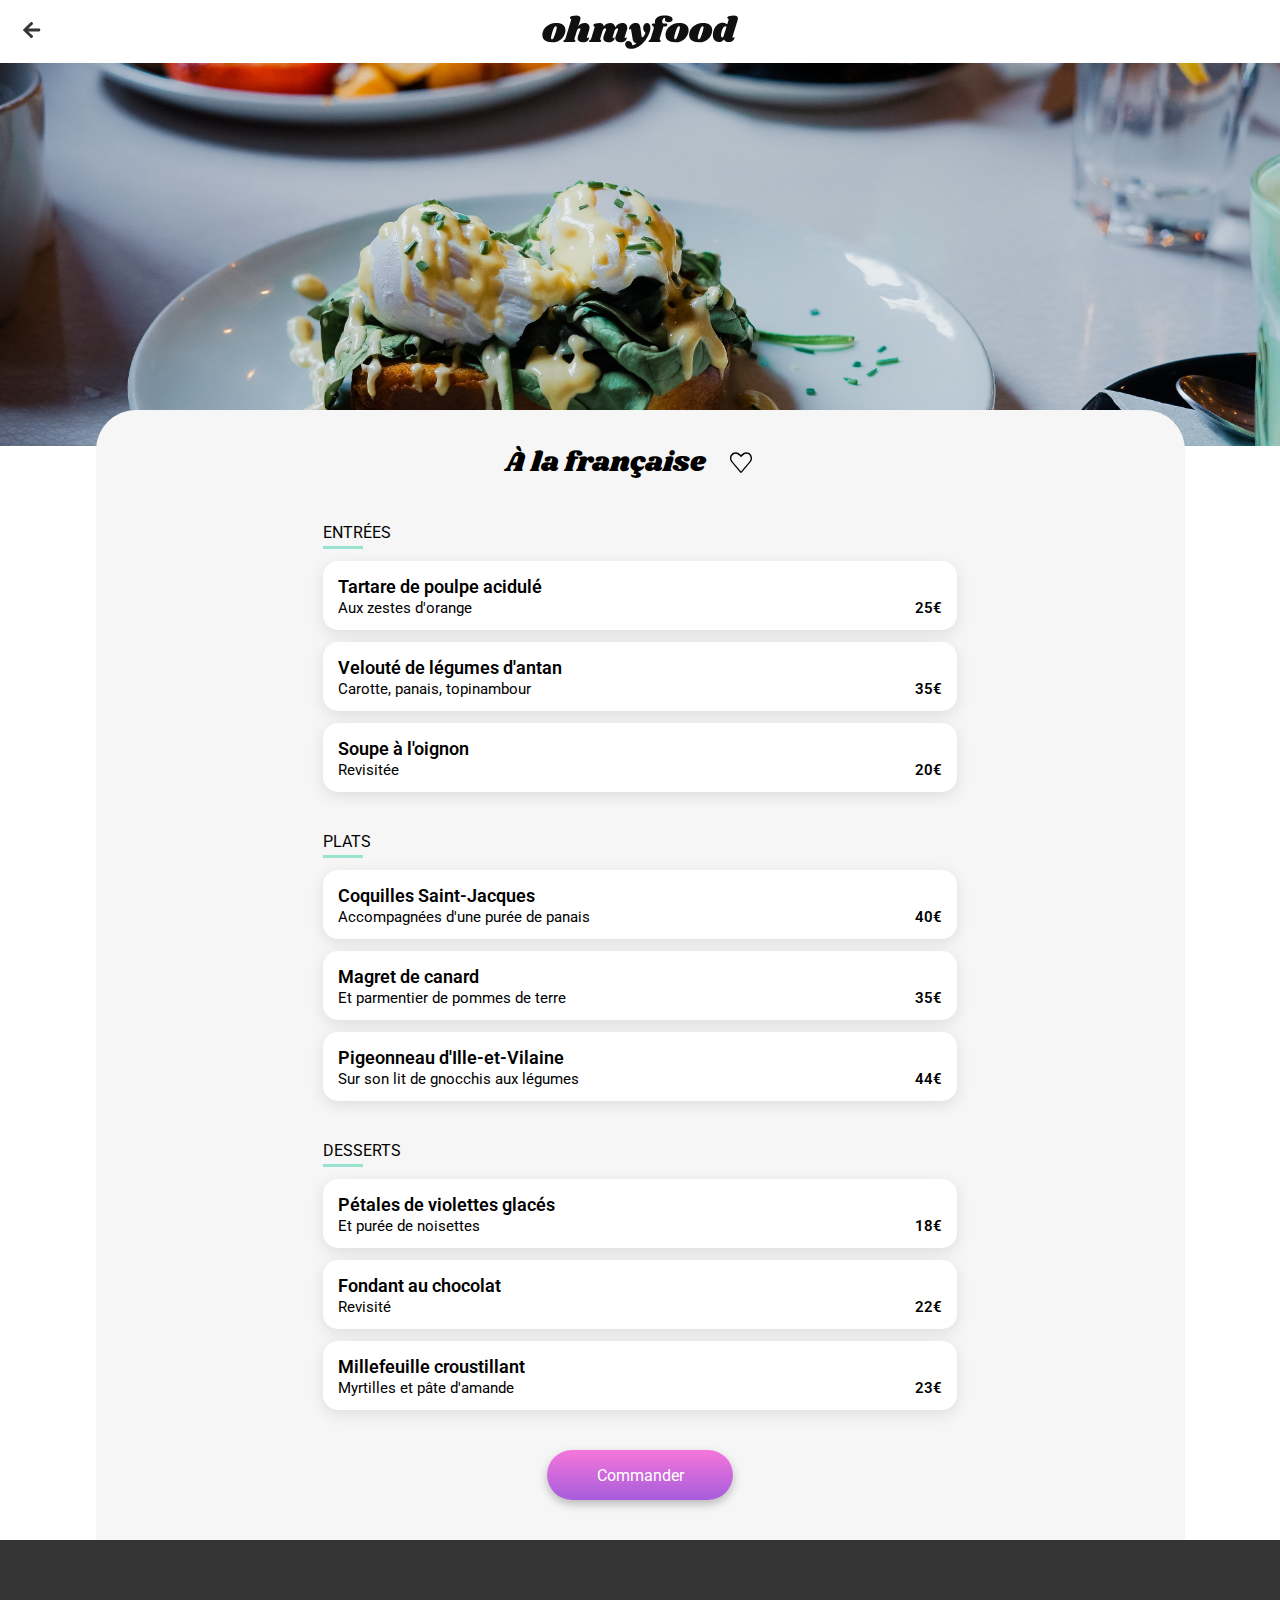
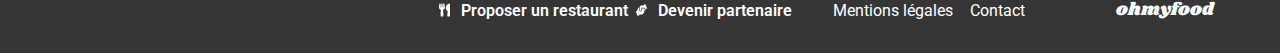
==== assets/restaurants/A_la_francaise.html @ 03e86fc2 "project done" ====
<!DOCTYPE html>
<html lang="en">

<head>
    <meta charset="UTF-8">
    <meta name="viewport" content="width=device-width, initial-scale=1.0">
    <title>Ohmyfood!</title>
    <link rel="preconnect" href="https://fonts.googleapis.com">
    <link rel="preconnect" href="https://fonts.gstatic.com" crossorigin>
    <link href="https://fonts.googleapis.com/css2?family=Roboto&display=swap" rel="stylesheet">
    <link href="https://fonts.googleapis.com/css2?family=Shrikhand&display=swap" rel="stylesheet">
    <link rel="stylesheet" href="../css/index.css">
</head>

<body>
    <header class="header">
        <a href="../index.html" class="GoBack__href">
            <img src="../images/GoBack.svg" alt="GoBack" class="GoBack__logo">
        </a>
        <img src="../images/logo/ohmyfood@2x.svg" alt="Logo" class="Logo">
    </header>
    <main>
        <img src="../images/restaurants/toa-heftiba-DQKerTsQwi0-unsplash.jpg" alt="" class="Menu__img">
        <section class="Menu__div">
            <div class="Menu__topbar">
                <h1 class="Menu__title">À la française</h1>
                <input type="checkbox" id="Like__control">
                <label for="Like__control" class="Like__btn"></label>
            </div>
            <div class="Meal__div">
                <h2 class="Meal__title">ENTRÉES</h2>
                <div class="Green__line"></div>
                    <div class="Meal__info">
                        <div class="Meal__description">
                            <span class="Meal__name">Tartare de poulpe acidulé</span>
                            <span class="Meal__ingredient">Aux zestes d'orange</span>
                        </div>
                        <span class="Meal__price">25€</span>
                        <div class="Check__div">
                            <img src="../images/Check.svg" alt="Check__logo" class="Check__logo">
                        </div>
                    </div>
                    <div class="Meal__info">
                        <div class="Meal__description">
                            <span class="Meal__name">Velouté de légumes d'antan</span>
                            <span class="Meal__ingredient">Carotte, panais, topinambour</span>
                        </div>
                        <span class="Meal__price">35€</span>
                        <div class="Check__div">
                            <img src="../images/Check.svg" alt="Check__logo" class="Check__logo">
                        </div>
                    </div>
                    <div class="Meal__info">
                        <div class="Meal__description">
                            <span class="Meal__name">Soupe à l'oignon</span>
                            <span class="Meal__ingredient">Revisitée</span>
                        </div>
                        <span class="Meal__price">20€</span>
                        <div class="Check__div">
                            <img src="../images/Check.svg" alt="Check__logo" class="Check__logo">
                        </div>
                    </div>
            </div>
            <div class="Meal__div">
                <h2 class="Meal__title">PLATS</h2>
                <div class="Green__line"></div>
                    <div class="Meal__info">
                        <div class="Meal__description">
                            <span class="Meal__name">Coquilles Saint-Jacques</span>
                            <span class="Meal__ingredient">Accompagnées d'une purée de panais</span>
                        </div>
                        <span class="Meal__price">40€</span>
                        <div class="Check__div">
                            <img src="../images/Check.svg" alt="Check__logo" class="Check__logo">
                        </div>
                    </div>
                    <div class="Meal__info">
                        <div class="Meal__description">
                            <span class="Meal__name">Magret de canard</span>
                            <span class="Meal__ingredient">Et parmentier de pommes de terre</span>
                        </div>
                        <span class="Meal__price">35€</span>
                        <div class="Check__div">
                            <img src="../images/Check.svg" alt="Check__logo" class="Check__logo">
                        </div>
                    </div>
                    <div class="Meal__info">
                        <div class="Meal__description">
                            <span class="Meal__name">Pigeonneau d'Ille-et-Vilaine</span>
                            <span class="Meal__ingredient">Sur son lit de gnocchis aux légumes</span>
                        </div>
                        <span class="Meal__price">44€</span>
                        <div class="Check__div">
                            <img src="../images/Check.svg" alt="Check__logo" class="Check__logo">
                        </div>
                    </div>
            </div>
            <div class="Meal__div">
                <h2 class="Meal__title">DESSERTS</h2>
                <div class="Green__line"></div>
                    <div class="Meal__info">
                        <div class="Meal__description">
                            <span class="Meal__name">Pétales de violettes glacés</span>
                            <span class="Meal__ingredient">Et purée de noisettes</span>
                        </div>
                        <span class="Meal__price">18€</span>
                        <div class="Check__div">
                            <img src="../images/Check.svg" alt="Check__logo" class="Check__logo">
                        </div>
                    </div>
                    <div class="Meal__info">
                        <div class="Meal__description">
                            <span class="Meal__name">Fondant au chocolat</span>
                            <span class="Meal__ingredient">Revisité</span>
                        </div>
                        <span class="Meal__price">22€</span>
                        <div class="Check__div">
                            <img src="../images/Check.svg" alt="Check__logo" class="Check__logo">
                        </div>
                    </div>
                    <div class="Meal__info">
                        <div class="Meal__description">
                            <span class="Meal__name">Millefeuille croustillant</span>
                            <span class="Meal__ingredient">Myrtilles et pâte d'amande</span>
                        </div>
                        <span class="Meal__price">23€</span>
                        <div class="Check__div">
                            <img src="../images/Check.svg" alt="Check__logo" class="Check__logo">
                        </div>
                    </div>
            </div>
            <button class="order__btn">Commander</button>
        </section>
    </main>
    <footer class="footer">
        <h2 class="footer__logo">ohmyfood</h2>
        <div class="footer__info">
            <div class="footer__div">
                <img src="../images/Fork.svg" alt="" class="footer__div--logo">
                <span class="footer__text">Proposer un restaurant</span>
            </div>
            <div class="footer__div">
                <img src="../images/Shaking__hand.svg" alt="" class="footer__div--logo">
                <span class="footer__text">Devenir partenaire</span>
            </div>
            <span class="footer__text">Mentions légales</span>
            <span class="footer__text">Contact</span>
        </div>
    </footer>
</body>

</html>
---- assets/css/index.css ----
* {
  font-family: "roboto", sans-serif;
  margin: unset;
}

a {
  all: unset;
}

#Like__control, #Like__control1, #Like__control2, #Like__control3 {
  display: none;
}
#Like__control + .Like__btn, #Like__control1 + .Like__btn, #Like__control2 + .Like__btn, #Like__control3 + .Like__btn {
  width: 22px;
  height: 22px;
  background: url(../images/Like.svg);
}
#Like__control:checked + .Like__btn, #Like__control1:checked + .Like__btn, #Like__control2:checked + .Like__btn, #Like__control3:checked + .Like__btn {
  height: 21px;
  background: url(../images/Like-activated.svg);
}

.header {
  display: flex;
  justify-content: center;
  align-items: center;
  height: 63px;
  box-shadow: 0 2px 4px rgba(0, 0, 0, 0.15);
}
.header .GoBack__href {
  position: absolute;
  left: 17px;
}

.Menu__img {
  position: relative;
  width: 100%;
  height: 275px;
  -o-object-fit: cover;
     object-fit: cover;
}
@media (min-width: 1055px) {
  .Menu__img {
    height: 383px;
  }
}

.Menu__div {
  display: flex;
  flex-direction: column;
  gap: 40px;
  position: relative;
  background-color: #f6f6f6;
  padding: 32px 17px 40px 17px;
  border-radius: 40px 40px 0 0;
  margin-top: -40px;
  margin-left: auto;
  margin-right: auto;
  max-width: 1055px;
}
.Menu__div .Menu__topbar {
  display: flex;
  justify-content: space-between;
  align-items: center;
}
@media (min-width: 387px) {
  .Menu__div .Menu__topbar {
    justify-content: center;
    gap: 24px;
  }
}
.Menu__div .Menu__topbar .Menu__title {
  font-family: "Shrikhand";
  font-size: 28px;
  font-weight: 400;
}
.Menu__div .Menu__topbar .Like__btn {
  margin-right: 24px;
}
.Menu__div .Meal__div {
  display: flex;
  flex-direction: column;
  gap: 12px;
  width: 100%;
  max-width: 634px;
  margin-left: auto;
  margin-right: auto;
}
.Menu__div .Meal__div .Meal__title {
  font-size: 16px;
  font-weight: 400;
  margin-bottom: -8px;
}
.Menu__div .Meal__div .Green__line {
  width: 40px;
  height: 3px;
  background-color: #99e2d0;
}
.Menu__div .Meal__div .Meal__info {
  display: flex;
  align-items: end;
  padding: 13.5px 0 13.5px 15px;
  height: 42px;
  background-color: white;
  border-radius: 15px;
  box-shadow: 0 4px 15px rgba(0, 0, 0, 0.1);
  overflow: hidden;
}
.Menu__div .Meal__div .Meal__info:hover .Check__div {
  margin-right: 0;
}
.Menu__div .Meal__div .Meal__info:hover .Check__div .Check__logo {
  display: initial;
}
.Menu__div .Meal__div .Meal__info .Meal__description {
  display: flex;
  justify-content: space-between;
  flex-direction: column;
  margin-right: auto;
  gap: 2px;
  overflow: hidden;
}
.Menu__div .Meal__div .Meal__info .Meal__description .Meal__name {
  font-size: 18px;
  font-weight: 600;
  white-space: nowrap;
  overflow: hidden;
  text-overflow: ellipsis;
}
.Menu__div .Meal__div .Meal__info .Meal__description .Meal__ingredient {
  font-size: 15px;
  font-weight: 400;
  white-space: nowrap;
  overflow: hidden;
  text-overflow: ellipsis;
}
.Menu__div .Meal__div .Meal__info .Meal__price {
  font-size: 15px;
  font-weight: 600;
  margin-right: 15px;
  margin-left: 5px;
  justify-self: end;
}
.Menu__div .Meal__div .Meal__info .Check__div {
  position: relative;
  display: flex;
  justify-content: center;
  align-items: center;
  align-self: center;
  height: 69px;
  width: 59px;
  margin-right: -59px;
  background-color: #99e2d0;
  transition: all ease-out 250ms;
}
.Menu__div .order__btn {
  all: unset;
  align-self: center;
  border-radius: 25px;
  height: 50px;
  width: 186px;
  background: linear-gradient(#ff79da -11.44%, #9356dc 123.93%);
  box-shadow: 0px 4px 10px 0px rgba(0, 0, 0, 0.25);
  text-align: center;
  color: white;
  position: relative;
  cursor: pointer;
  transition: all ease-out 300ms;
}
.Menu__div .order__btn::before {
  position: absolute;
  top: 0;
  left: 0;
  width: 100%;
  height: 100%;
  content: "";
  z-index: 0;
  transition: all ease-out 300ms;
  background: linear-gradient(0deg, rgba(255, 255, 255, 0.15) 0%, rgba(255, 255, 255, 0.15) 100%);
  opacity: 0;
}
.Menu__div .order__btn:hover::before {
  opacity: 1;
  transition: all ease-out 300ms;
}
.Menu__div .order__btn:hover {
  box-shadow: 0px 4px 15px 0px rgba(0, 0, 0, 0.35);
  transition: all ease-out 300ms;
}

.Location__div {
  display: flex;
  justify-content: center;
  align-items: center;
  height: 50px;
  background-color: #eaeaea;
  gap: 17px;
}
.Location__div .Location__text {
  font-size: 16px;
}

.introduction__div {
  display: flex;
  flex-direction: column;
  justify-content: center;
  align-items: center;
  height: 287px;
  gap: 30px;
  background-color: #f6f6f6;
  text-align: center;
}
.introduction__div .introduction__title {
  font-weight: bold;
  font-size: 24px;
}
@media (min-width: 745px) {
  .introduction__div .introduction__title {
    font-size: 40px;
  }
}
.introduction__div .introduction__description {
  font-weight: 300;
  font-size: 18px;
}
.introduction__div .introduction__button {
  all: unset;
  height: 50px;
  width: 218px;
  border-radius: 50px;
  background: linear-gradient(#ff79da -11.44%, #9356dc 123.93%);
  box-shadow: 0px 4px 10px 0px rgba(0, 0, 0, 0.25);
  text-align: center;
  color: white;
  position: relative;
  cursor: pointer;
  transition: all ease-out 300ms;
}
.introduction__div .introduction__button::before {
  position: absolute;
  top: 0;
  left: 0;
  width: 100%;
  height: 100%;
  content: "";
  z-index: 0;
  transition: all ease-out 300ms;
  background: linear-gradient(0deg, rgba(255, 255, 255, 0.15) 0%, rgba(255, 255, 255, 0.15) 100%);
  opacity: 0;
}
.introduction__div .introduction__button:hover::before {
  opacity: 1;
  transition: all ease-out 300ms;
}
.introduction__div .introduction__button:hover {
  box-shadow: 0px 4px 15px 0px rgba(0, 0, 0, 0.35);
  transition: all ease-out 300ms;
}

.functioning__div {
  margin-left: auto;
  margin-right: auto;
  padding: 48px 20px;
}
@media (max-width: 387px) {
  .functioning__div {
    width: calc(100% - 40px);
  }
}
@media (max-width: 745px) and (min-width: 387px) {
  .functioning__div {
    width: 347px;
  }
}
@media (min-width: 746px) and (max-width: 1129px) {
  .functioning__div {
    width: 706px;
  }
}
@media (min-width: 1130px) {
  .functioning__div {
    width: 1089px;
  }
}
.functioning__div .functioning__title {
  width: -moz-fit-content;
  width: fit-content;
  margin-bottom: 26px;
}
.functioning__div .functioning__section {
  display: flex;
  justify-content: center;
  flex-flow: row wrap;
  gap: 24px;
  padding-left: 12px;
}
@media (min-width: 1130px) {
  .functioning__div .functioning__section {
    gap: 36px;
  }
}
.functioning__div .functioning__section .functioning__bar {
  display: flex;
  background-color: #f6f6f6;
  border-radius: 20px;
  box-shadow: 0 4px 15px rgba(0, 0, 0, 0.15);
  height: 72px;
  width: 100%;
  max-width: 335px;
}
.functioning__div .functioning__section .functioning__bar .functioning__content {
  display: flex;
  align-items: center;
  gap: 23px;
  position: relative;
  left: -12px;
}
.functioning__div .functioning__section .functioning__bar .functioning__content .functioning__circle {
  display: flex;
  justify-content: center;
  align-items: center;
  background-color: #9356dc;
  height: 24px;
  width: 24px;
  border-radius: 50%;
}
.functioning__div .functioning__section .functioning__bar .functioning__content .functioning__circle .functioning__number {
  font-size: 14px;
  color: white;
  font-weight: 400;
}
.functioning__div .functioning__section .functioning__bar .functioning__content .functioning__description {
  font-size: 16px;
  font-weight: 600;
}

.restaurants__div {
  background-color: #eaeaea;
  padding: 54px 20px;
  margin-left: auto;
  margin-right: auto;
}
.restaurants__div--new {
  display: flex;
  justify-content: center;
  align-items: center;
  position: absolute;
  margin-top: 15px;
  right: 20px;
  background-color: #99e2d0;
  width: 80px;
  height: 29px;
  border-radius: 2px;
}
.restaurants__div--new .restaurants__title--new {
  color: #008766;
  font-size: 14px;
}
.restaurants__div .restaurants__title,
.restaurants__div .restaurants__section {
  margin-left: auto;
  margin-right: auto;
}
@media (max-width: 530px) {
  .restaurants__div .restaurants__title,
  .restaurants__div .restaurants__section {
    width: 100%;
  }
}
@media (max-width: 1119px) and (min-width: 530px) {
  .restaurants__div .restaurants__title,
  .restaurants__div .restaurants__section {
    width: 490px;
  }
}
@media (min-width: 1119px) {
  .restaurants__div .restaurants__title,
  .restaurants__div .restaurants__section {
    width: 1080px;
  }
}
.restaurants__div .restaurants__title {
  margin-bottom: 25px;
}
.restaurants__div .restaurants__section {
  display: flex;
  flex-flow: row wrap;
  gap: 18px;
}
@media (min-width: 1120px) {
  .restaurants__div .restaurants__section {
    gap: 50px 100px;
  }
}
.restaurants__div .restaurants__section a,
.restaurants__div .restaurants__section .restaurants__card {
  width: 100%;
  max-width: 490px;
}
.restaurants__div .restaurants__section .restaurants__card {
  position: relative;
  display: flex;
  flex-direction: column;
  border-radius: 15px;
  background-color: white;
  height: 250px;
  cursor: pointer;
}
.restaurants__div .restaurants__section .restaurants__card .restaurants__img {
  width: 100%;
  height: 70%;
  -o-object-fit: cover;
     object-fit: cover;
  border-radius: 15px 15px 0 0;
}
.restaurants__div .restaurants__section .restaurants__card--info {
  display: flex;
  flex-direction: column;
  gap: 5px;
  margin-left: 13px;
}
.restaurants__div .restaurants__section .restaurants__card--title {
  font-size: 18px;
  font-weight: 600;
}
.restaurants__div .restaurants__section .restaurants__card--location {
  font-size: 17px;
  font-weight: 400;
}
.restaurants__div .restaurants__section .restaurants__card--bottom {
  display: flex;
  justify-content: space-between;
  align-items: center;
  width: 100%;
  height: 100%;
}
.restaurants__div .restaurants__section .restaurants__card--bottom .Like__btn {
  margin-right: 33px;
}

.footer {
  display: flex;
  flex-direction: column;
  gap: 16px;
  background-color: #353535;
  padding: 22px 25px 22px 25px;
  color: white;
}
@media (min-width: 864px) {
  .footer {
    flex-direction: row-reverse;
    padding: 57px 25px 30px 25px;
  }
}
.footer .footer__logo {
  font-family: "Shrikhand";
  font-size: 18px;
  font-weight: 400;
  width: 139px;
}
.footer .footer__info {
  display: flex;
  flex-direction: column;
  gap: 7px;
}
@media (min-width: 864px) {
  .footer .footer__info {
    flex-direction: row;
  }
  .footer .footer__info .footer__text {
    display: flex;
    align-items: center;
  }
}
.footer .footer__info .footer__text {
  font-size: 16px;
  font-weight: 400;
  width: 130px;
}
.footer .footer__info .footer__div {
  display: flex;
  gap: 11px;
}
.footer .footer__info .footer__div--logo {
  width: 11px;
}
.footer .footer__info .footer__div .footer__text {
  width: 168px;
  font-weight: 600;
}/*# sourceMappingURL=index.css.map */
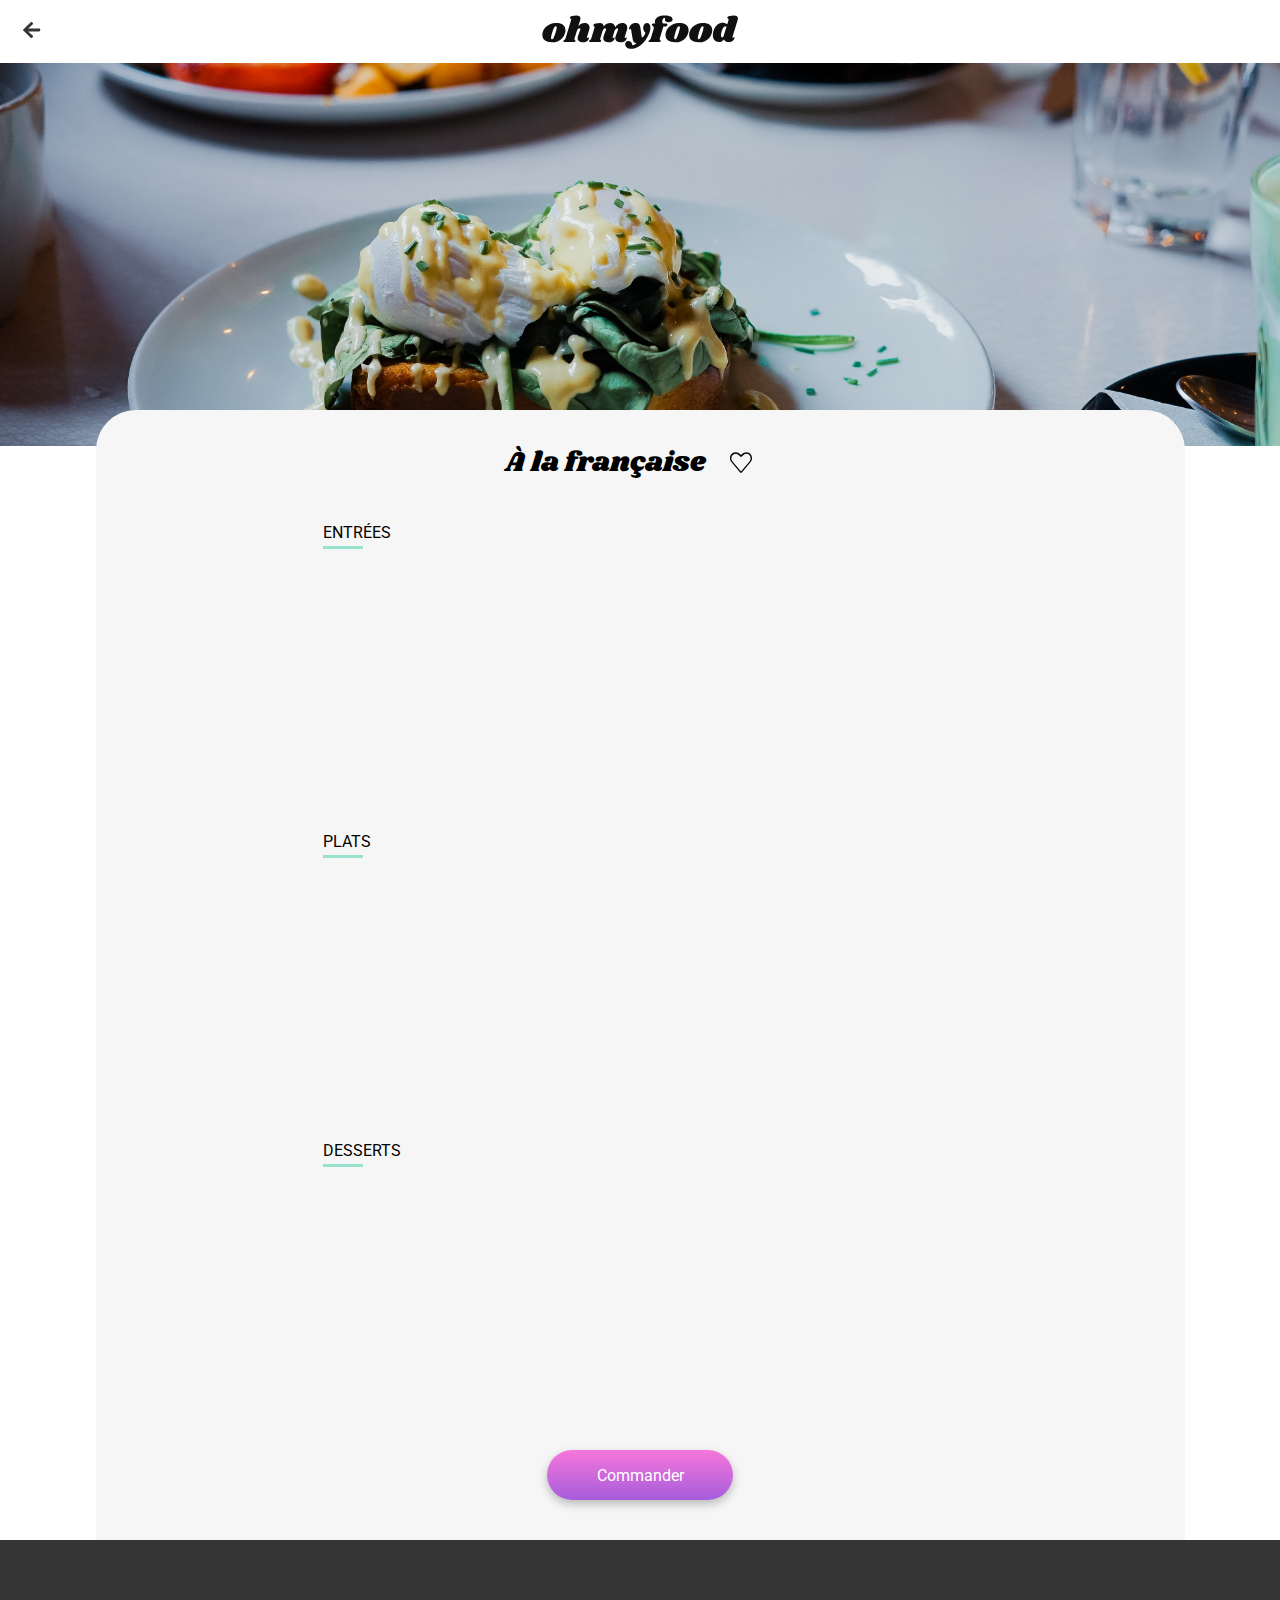
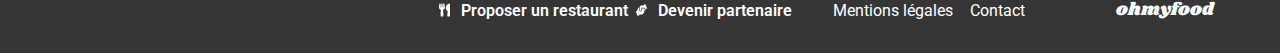
==== commit d84ea82b: "added animation for loading & menu" ====
--- a/assets/restaurants/A_la_francaise.html
+++ b/assets/restaurants/A_la_francaise.html
@@ -14,7 +14,7 @@
 
 <body>
     <header class="header">
-        <a href="../index.html" class="GoBack__href">
+        <a href="../../index.html" class="GoBack__href">
             <img src="../images/GoBack.svg" alt="GoBack" class="GoBack__logo">
         </a>
         <img src="../images/logo/ohmyfood@2x.svg" alt="Logo" class="Logo">
@@ -64,7 +64,7 @@
             <div class="Meal__div">
                 <h2 class="Meal__title">PLATS</h2>
                 <div class="Green__line"></div>
-                    <div class="Meal__info">
+                    <div class="Meal__info--2">
                         <div class="Meal__description">
                             <span class="Meal__name">Coquilles Saint-Jacques</span>
                             <span class="Meal__ingredient">Accompagnées d'une purée de panais</span>
@@ -74,7 +74,7 @@
                             <img src="../images/Check.svg" alt="Check__logo" class="Check__logo">
                         </div>
                     </div>
-                    <div class="Meal__info">
+                    <div class="Meal__info--2">
                         <div class="Meal__description">
                             <span class="Meal__name">Magret de canard</span>
                             <span class="Meal__ingredient">Et parmentier de pommes de terre</span>
@@ -84,7 +84,7 @@
                             <img src="../images/Check.svg" alt="Check__logo" class="Check__logo">
                         </div>
                     </div>
-                    <div class="Meal__info">
+                    <div class="Meal__info--2">
                         <div class="Meal__description">
                             <span class="Meal__name">Pigeonneau d'Ille-et-Vilaine</span>
                             <span class="Meal__ingredient">Sur son lit de gnocchis aux légumes</span>
@@ -98,7 +98,7 @@
             <div class="Meal__div">
                 <h2 class="Meal__title">DESSERTS</h2>
                 <div class="Green__line"></div>
-                    <div class="Meal__info">
+                    <div class="Meal__info--3">
                         <div class="Meal__description">
                             <span class="Meal__name">Pétales de violettes glacés</span>
                             <span class="Meal__ingredient">Et purée de noisettes</span>
@@ -108,7 +108,7 @@
                             <img src="../images/Check.svg" alt="Check__logo" class="Check__logo">
                         </div>
                     </div>
-                    <div class="Meal__info">
+                    <div class="Meal__info--3">
                         <div class="Meal__description">
                             <span class="Meal__name">Fondant au chocolat</span>
                             <span class="Meal__ingredient">Revisité</span>
@@ -118,7 +118,7 @@
                             <img src="../images/Check.svg" alt="Check__logo" class="Check__logo">
                         </div>
                     </div>
-                    <div class="Meal__info">
+                    <div class="Meal__info--3">
                         <div class="Meal__description">
                             <span class="Meal__name">Millefeuille croustillant</span>
                             <span class="Meal__ingredient">Myrtilles et pâte d'amande</span>
--- a/assets/css/index.css
+++ b/assets/css/index.css
@@ -7,17 +7,60 @@
   all: unset;
 }
 
-#Like__control, #Like__control1, #Like__control2, #Like__control3 {
+@keyframes fadeIn {
+  to {
+    opacity: 1;
+  }
+}
+@keyframes rotate {
+  0% {
+    transform: rotate(0deg);
+  }
+  100% {
+    transform: rotate(360deg);
+  }
+}
+@keyframes loaderFadeIn {
+  50% {
+    opacity: 1;
+  }
+  100% {
+    opacity: 0;
+    display: none;
+  }
+}
+.loader {
+  display: flex;
+  justify-content: center;
+  align-items: center;
+  position: fixed;
+  top: 0;
+  width: 100%;
+  height: 100%;
+  background-color: rgba(0, 0, 0, 0.5);
+  animation: loaderFadeIn 2s forwards;
+}
+.loader .circle {
+  height: 100px;
+  width: 100px;
+  border-radius: 50%;
+  border: 5px solid #9356dc;
+  border-top: 5px solid transparent;
+  animation: rotate 1s linear infinite;
+}
+
+#Like__control {
   display: none;
 }
-#Like__control + .Like__btn, #Like__control1 + .Like__btn, #Like__control2 + .Like__btn, #Like__control3 + .Like__btn {
+#Like__control:checked + .Like__btn {
+  height: 21px;
+  background: url(../images/Like-activated.svg);
+}
+
+.Like__btn {
   width: 22px;
   height: 22px;
   background: url(../images/Like.svg);
-}
-#Like__control:checked + .Like__btn, #Like__control1:checked + .Like__btn, #Like__control2:checked + .Like__btn, #Like__control3:checked + .Like__btn {
-  height: 21px;
-  background: url(../images/Like-activated.svg);
 }
 
 .header {
@@ -97,6 +140,16 @@
   background-color: #99e2d0;
 }
 .Menu__div .Meal__div .Meal__info {
+  animation: fadeIn 1s ease forwards;
+}
+.Menu__div .Meal__div .Meal__info--2 {
+  animation: fadeIn 1s ease 0.3s forwards;
+}
+.Menu__div .Meal__div .Meal__info--3 {
+  animation: fadeIn 1s ease 0.6s forwards;
+}
+.Menu__div .Meal__div .Meal__info, .Menu__div .Meal__div .Meal__info--2, .Menu__div .Meal__div .Meal__info--3 {
+  opacity: 0;
   display: flex;
   align-items: end;
   padding: 13.5px 0 13.5px 15px;
@@ -106,13 +159,13 @@
   box-shadow: 0 4px 15px rgba(0, 0, 0, 0.1);
   overflow: hidden;
 }
-.Menu__div .Meal__div .Meal__info:hover .Check__div {
+.Menu__div .Meal__div .Meal__info:hover .Check__div, .Menu__div .Meal__div .Meal__info--2:hover .Check__div, .Menu__div .Meal__div .Meal__info--3:hover .Check__div {
   margin-right: 0;
 }
-.Menu__div .Meal__div .Meal__info:hover .Check__div .Check__logo {
+.Menu__div .Meal__div .Meal__info:hover .Check__div .Check__logo, .Menu__div .Meal__div .Meal__info--2:hover .Check__div .Check__logo, .Menu__div .Meal__div .Meal__info--3:hover .Check__div .Check__logo {
   display: initial;
 }
-.Menu__div .Meal__div .Meal__info .Meal__description {
+.Menu__div .Meal__div .Meal__info .Meal__description, .Menu__div .Meal__div .Meal__info--2 .Meal__description, .Menu__div .Meal__div .Meal__info--3 .Meal__description {
   display: flex;
   justify-content: space-between;
   flex-direction: column;
@@ -120,28 +173,28 @@
   gap: 2px;
   overflow: hidden;
 }
-.Menu__div .Meal__div .Meal__info .Meal__description .Meal__name {
+.Menu__div .Meal__div .Meal__info .Meal__description .Meal__name, .Menu__div .Meal__div .Meal__info--2 .Meal__description .Meal__name, .Menu__div .Meal__div .Meal__info--3 .Meal__description .Meal__name {
   font-size: 18px;
   font-weight: 600;
   white-space: nowrap;
   overflow: hidden;
   text-overflow: ellipsis;
 }
-.Menu__div .Meal__div .Meal__info .Meal__description .Meal__ingredient {
+.Menu__div .Meal__div .Meal__info .Meal__description .Meal__ingredient, .Menu__div .Meal__div .Meal__info--2 .Meal__description .Meal__ingredient, .Menu__div .Meal__div .Meal__info--3 .Meal__description .Meal__ingredient {
   font-size: 15px;
   font-weight: 400;
   white-space: nowrap;
   overflow: hidden;
   text-overflow: ellipsis;
 }
-.Menu__div .Meal__div .Meal__info .Meal__price {
+.Menu__div .Meal__div .Meal__info .Meal__price, .Menu__div .Meal__div .Meal__info--2 .Meal__price, .Menu__div .Meal__div .Meal__info--3 .Meal__price {
   font-size: 15px;
   font-weight: 600;
   margin-right: 15px;
   margin-left: 5px;
   justify-self: end;
 }
-.Menu__div .Meal__div .Meal__info .Check__div {
+.Menu__div .Meal__div .Meal__info .Check__div, .Menu__div .Meal__div .Meal__info--2 .Check__div, .Menu__div .Meal__div .Meal__info--3 .Check__div {
   position: relative;
   display: flex;
   justify-content: center;
@@ -437,6 +490,10 @@
 .restaurants__div .restaurants__section .restaurants__card--bottom .Like__btn {
   margin-right: 33px;
 }
+.restaurants__div .restaurants__section .restaurants__card--bottom .Like__btn:hover {
+  background: url(../images/Like-activated.svg);
+  height: 21px;
+}
 
 .footer {
   display: flex;
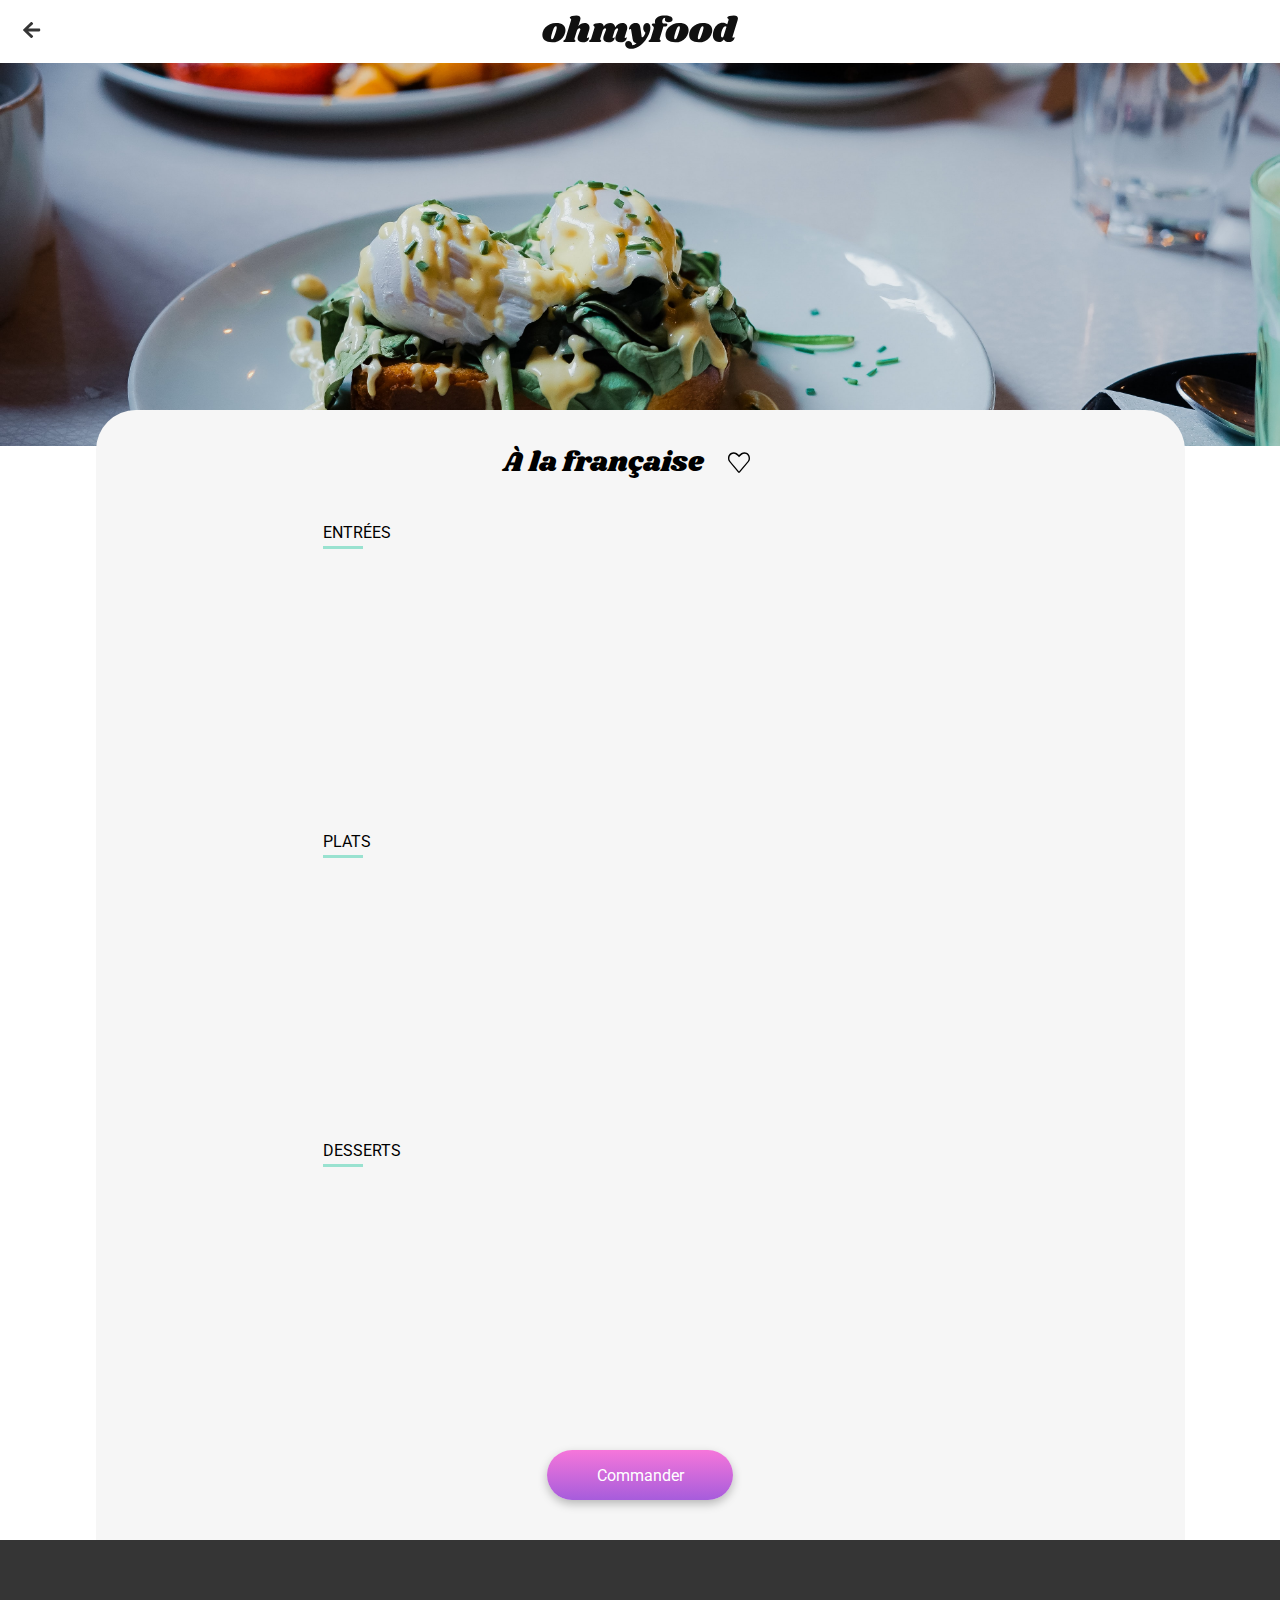
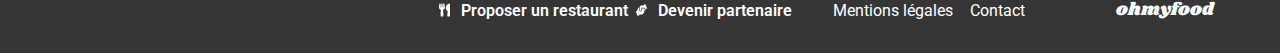
==== commit 33b1d6d1: "fixed heart hover" ====
--- a/assets/restaurants/A_la_francaise.html
+++ b/assets/restaurants/A_la_francaise.html
@@ -24,8 +24,7 @@
         <section class="Menu__div">
             <div class="Menu__topbar">
                 <h1 class="Menu__title">À la française</h1>
-                <input type="checkbox" id="Like__control">
-                <label for="Like__control" class="Like__btn"></label>
+                <div class="Like__btn"></div>
             </div>
             <div class="Meal__div">
                 <h2 class="Meal__title">ENTRÉES</h2>
--- a/assets/css/index.css
+++ b/assets/css/index.css
@@ -49,18 +49,11 @@
   animation: rotate 1s linear infinite;
 }
 
-#Like__control {
-  display: none;
-}
-#Like__control:checked + .Like__btn {
-  height: 21px;
-  background: url(../images/Like-activated.svg);
-}
-
 .Like__btn {
-  width: 22px;
+  width: 25px;
   height: 22px;
-  background: url(../images/Like.svg);
+  background-image: url(../images/Like.svg);
+  background-repeat: no-repeat;
 }
 
 .header {
@@ -119,6 +112,9 @@
 }
 .Menu__div .Menu__topbar .Like__btn {
   margin-right: 24px;
+}
+.Menu__div .Menu__topbar .Like__btn:hover {
+  background-image: url(../images/Like-activated.svg);
 }
 .Menu__div .Meal__div {
   display: flex;
@@ -491,8 +487,7 @@
   margin-right: 33px;
 }
 .restaurants__div .restaurants__section .restaurants__card--bottom .Like__btn:hover {
-  background: url(../images/Like-activated.svg);
-  height: 21px;
+  background-image: url(../images/Like-activated.svg);
 }
 
 .footer {
